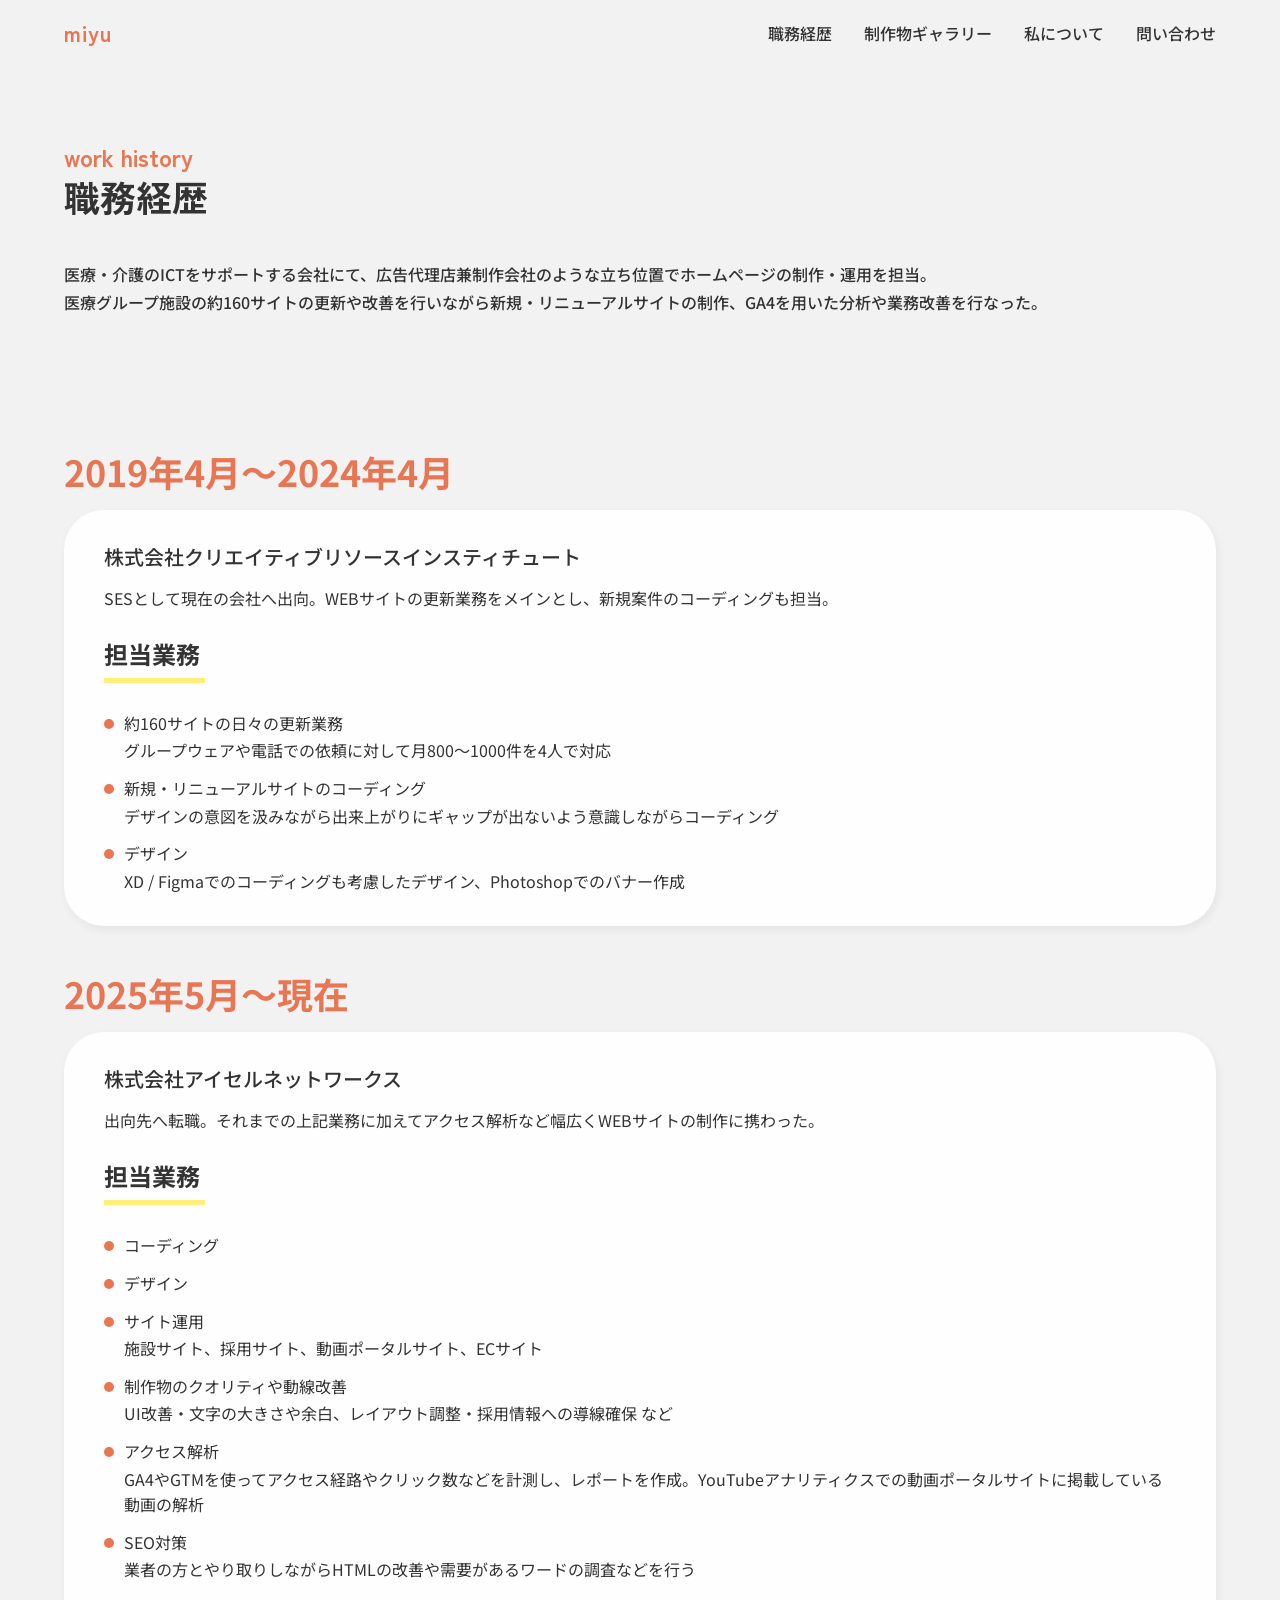
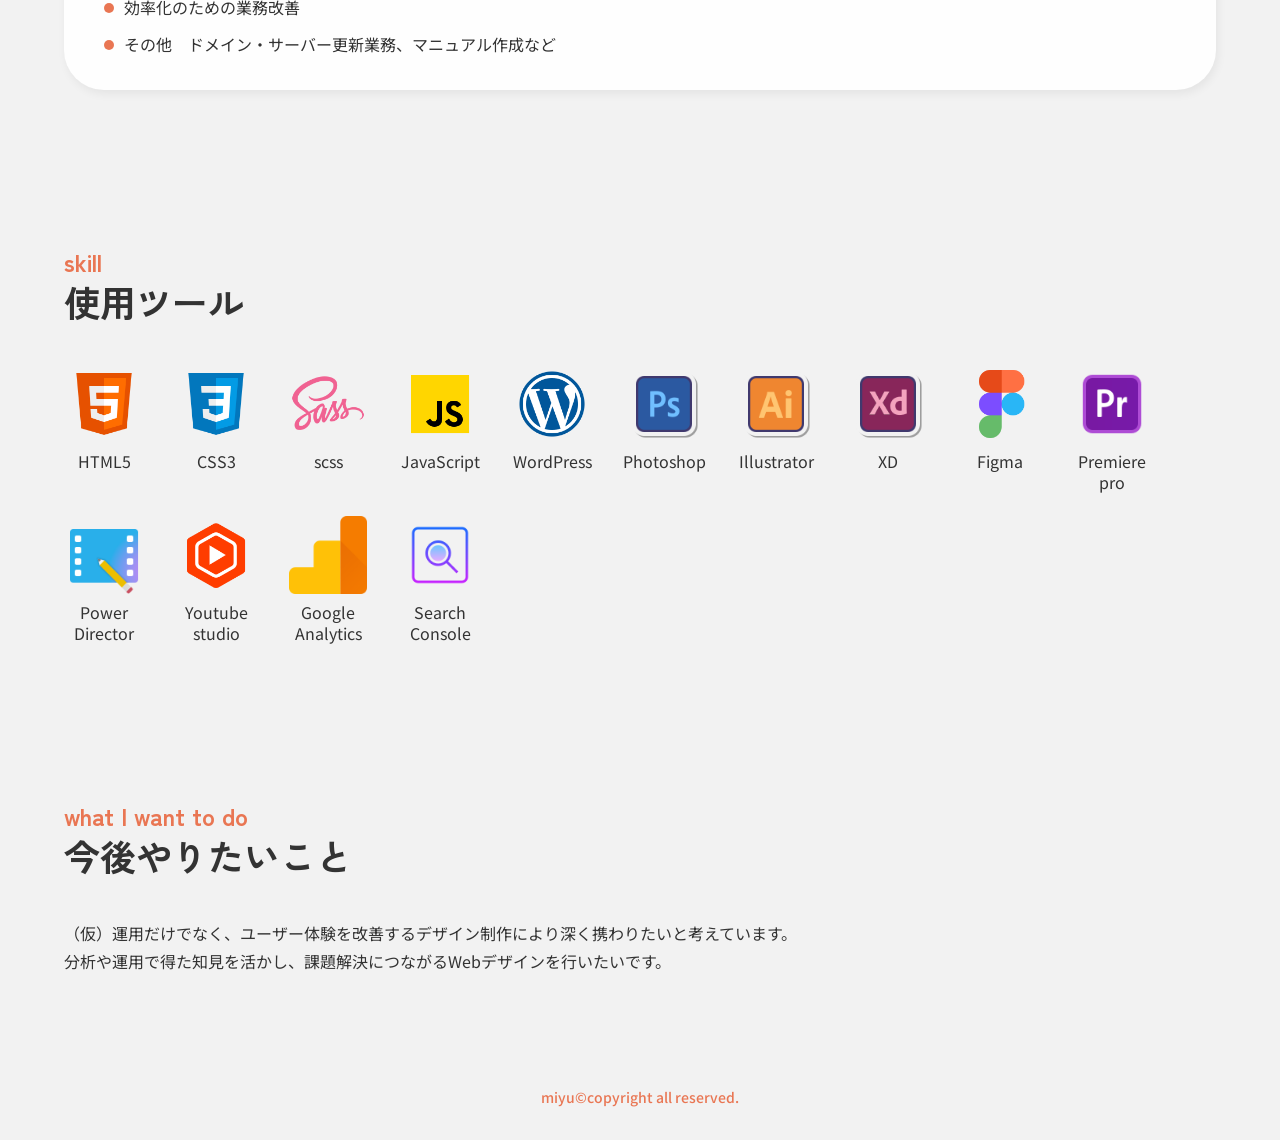
==== career/index.html @ 41fb6009 "Initial commit: portfolio 2026 Co-Authored-By: Claude Sonnet 4.6 <noreply@anthropic.com>" ====
<!DOCTYPE html>
<html lang="ja">
<head>
  <meta charset="UTF-8">
  <meta name="viewport" content="width=device-width, initial-scale=1.0">
  <title>職務経歴 | Miyu Ohno Portfolio</title>
  <link rel="preconnect" href="https://fonts.googleapis.com">
  <link rel="preconnect" href="https://fonts.gstatic.com" crossorigin>
  <link href="https://fonts.googleapis.com/css2?family=Noto+Sans+JP:wght@400;500;700&family=Zen+Kaku+Gothic+New:wght@700&display=swap" rel="stylesheet">
  <link rel="stylesheet" href="../css/reset.css">
  <link rel="stylesheet" href="../css/style.css">
</head>
<body>

  <header class="header">
    <div class="header__inner">
      <p class="header__logo"><a href="../index.html">miyu</a></p>
      <button class="nav__toggle" aria-label="メニューを開く" aria-expanded="false">
        <span></span>
        <span></span>
        <span></span>
      </button>
      <nav class="header__nav" aria-label="グローバルナビゲーション">
        <ul class="nav__list">
          <li><a href="../career/index.html">職務経歴</a></li>
          <li><a href="../works/index.html">制作物ギャラリー</a></li>
          <li><a href="../about/index.html">私について</a></li>
          <li><a href="../index.html#contact">問い合わせ</a></li>
        </ul>
      </nav>
    </div>
  </header>

  <main>

    <!-- 職務経歴 見出し -->
    <div class="page-heading">
      <div class="page-heading__inner">
        <div class="section-heading">
          <span class="section-heading__en">work history</span>
          <h1 class="section-heading__jp">職務経歴</h1>
        </div>
        <p class="page-intro">
          医療・介護のICTをサポートする会社にて、広告代理店兼制作会社のような立ち位置でホームページの制作・運用を担当。<br>
          医療グループ施設の約160サイトの更新や改善を行いながら新規・リニューアルサイトの制作、GA4を用いた分析や業務改善を行なった。
        </p>
      </div>
    </div>

    <!-- 職歴カード一覧 -->
    <section class="section" aria-label="職歴">
      <div class="inner">
        <div class="career-cards">

          <article class="career-card">
            <p class="career-card__period">2019年4月〜2024年4月</p>
            <div class="career-card__body">
              <h2 class="career-card__company">株式会社クリエイティブリソースインスティチュート</h2>
              <p class="career-card__desc">SESとして現在の会社へ出向。WEBサイトの更新業務をメインとし、新規案件のコーディングも担当。</p>
              <h3 class="career-card__tasks-title">担当業務</h3>
              <ul class="career-card__list">
                <li class="career-card__list-item">
                  <p>約160サイトの日々の更新業務</p>
                  <small>グループウェアや電話での依頼に対して月800〜1000件を4人で対応</small>
                </li>
                <li class="career-card__list-item">
                  <p>新規・リニューアルサイトのコーディング</p>
                  <small>デザインの意図を汲みながら出来上がりにギャップが出ないよう意識しながらコーディング</small>
                </li>
                <li class="career-card__list-item">
                  <p>デザイン</p>
                  <small>XD / Figmaでのコーディングも考慮したデザイン、Photoshopでのバナー作成</small>
                </li>
              </ul>
            </div>
          </article>

          <article class="career-card">
            <p class="career-card__period">2025年5月〜現在</p>
            <div class="career-card__body">
              <h2 class="career-card__company">株式会社アイセルネットワークス</h2>
              <p class="career-card__desc">出向先へ転職。それまでの上記業務に加えてアクセス解析など幅広くWEBサイトの制作に携わった。</p>
              <h3 class="career-card__tasks-title">担当業務</h3>
              <ul class="career-card__list">
                <li class="career-card__list-item"><p>コーディング</p></li>
                <li class="career-card__list-item"><p>デザイン</p></li>
                <li class="career-card__list-item">
                  <p>サイト運用</p>
                  <small>施設サイト、採用サイト、動画ポータルサイト、ECサイト</small>
                </li>
                <li class="career-card__list-item">
                  <p>制作物のクオリティや動線改善</p>
                  <small>UI改善・文字の大きさや余白、レイアウト調整・採用情報への導線確保 など</small>
                </li>
                <li class="career-card__list-item">
                  <p>アクセス解析</p>
                  <small>GA4やGTMを使ってアクセス経路やクリック数などを計測し、レポートを作成。YouTubeアナリティクスでの動画ポータルサイトに掲載している動画の解析</small>
                </li>
                <li class="career-card__list-item">
                  <p>SEO対策</p>
                  <small>業者の方とやり取りしながらHTMLの改善や需要があるワードの調査などを行う</small>
                </li>
                <li class="career-card__list-item"><p>効率化のための業務改善</p></li>
                <li class="career-card__list-item"><p>その他　ドメイン・サーバー更新業務、マニュアル作成など</p></li>
              </ul>
            </div>
          </article>

        </div>
      </div>
    </section>

    <!-- 使用ツール -->
    <section class="section skills" aria-labelledby="skills-heading">
      <div class="inner">
        <div class="section-heading">
          <span class="section-heading__en">skill</span>
          <h2 class="section-heading__jp" id="skills-heading">使用ツール</h2>
        </div>
        <ul class="skill-grid">
          <li class="skill-item">
            <img src="../img/tools/html5.png" alt="HTML5">
            <span class="skill-item__label">HTML5</span>
          </li>
          <li class="skill-item">
            <img src="../img/tools/css3.png" alt="CSS3">
            <span class="skill-item__label">CSS3</span>
          </li>
          <li class="skill-item">
            <img src="../img/tools/scss.png" alt="Sass/SCSS">
            <span class="skill-item__label">scss</span>
          </li>
          <li class="skill-item">
            <img src="../img/tools/javascript.png" alt="JavaScript">
            <span class="skill-item__label">JavaScript</span>
          </li>
          <li class="skill-item">
            <img src="../img/tools/wordpress.png" alt="WordPress">
            <span class="skill-item__label">WordPress</span>
          </li>
          <li class="skill-item">
            <img src="../img/tools/photoshop.png" alt="Photoshop">
            <span class="skill-item__label">Photoshop</span>
          </li>
          <li class="skill-item">
            <img src="../img/tools/illustrator.png" alt="Illustrator">
            <span class="skill-item__label">Illustrator</span>
          </li>
          <li class="skill-item">
            <img src="../img/tools/xd.png" alt="Adobe XD">
            <span class="skill-item__label">XD</span>
          </li>
          <li class="skill-item">
            <img src="../img/tools/figma.png" alt="Figma">
            <span class="skill-item__label">Figma</span>
          </li>
          <li class="skill-item">
            <img src="../img/tools/premiere.png" alt="Premiere Pro">
            <span class="skill-item__label">Premiere<br>pro</span>
          </li>
          <li class="skill-item">
            <img src="../img/tools/power-director.png" alt="Power Director">
            <span class="skill-item__label">Power<br>Director</span>
          </li>
          <li class="skill-item">
            <img src="../img/tools/youtube-studio.png" alt="YouTube Studio">
            <span class="skill-item__label">Youtube<br>studio</span>
          </li>
          <li class="skill-item">
            <img src="../img/tools/google-analytics.png" alt="Google Analytics">
            <span class="skill-item__label">Google<br>Analytics</span>
          </li>
          <li class="skill-item">
            <img src="../img/tools/search-console.png" alt="Search Console">
            <span class="skill-item__label">Search<br>Console</span>
          </li>
        </ul>
      </div>
    </section>

    <!-- 今後やりたいこと -->
    <section class="section goals" aria-labelledby="goals-heading">
      <div class="inner">
        <div class="section-heading">
          <span class="section-heading__en">what I want to do</span>
          <h2 class="section-heading__jp" id="goals-heading">今後やりたいこと</h2>
        </div>
        <p class="goals__text">
          （仮）運用だけでなく、ユーザー体験を改善するデザイン制作により深く携わりたいと考えています。<br>
          分析や運用で得た知見を活かし、課題解決につながるWebデザインを行いたいです。
        </p>
      </div>
    </section>

  </main>

  <footer class="footer">
    <p class="footer__copy">miyu©︎copyright all reserved.</p>
  </footer>

  <script src="../js/main.js"></script>

</body>
</html>
---- css/style.css ----
/* ================================
   Variables
================================ */
:root {
  --color-bg:          #f2f2f2;
  --color-accent:      #e97653;
  --color-text:        #333;
  --color-card:        #fefefe;
  --color-highlight:   #ffef78;
  --color-placeholder: #d9d9d9;
  --color-white:       #fff;

  --font-heading: 'Zen Kaku Gothic New', sans-serif;
  --font-body:    'Noto Sans JP', sans-serif;

  --max-width:     75rem;    /* 1200px */
  --space-section: 5rem;     /* 80px */
  --space-section-sm: 3rem;
  --radius-card:   2.5rem;   /* 40px */
  --radius-pill:   3.125rem; /* 50px */

  --shadow-card: 2px 4px 10px 0 rgba(0, 0, 0, 0.06);
}

/* ================================
   Base
================================ */
body {
  font-family: var(--font-body);
  font-size: 1rem;
  color: var(--color-text);
  background: var(--color-bg);
}

/* ================================
   Layout helpers
================================ */
.inner {
  max-width: var(--max-width);
  margin-inline: auto;
  padding-inline: 1.5rem;
}

/* ================================
   Header
================================ */
.header {
  position: sticky;
  top: 0;
  z-index: 100;
  background: var(--color-bg);
  padding-block: 1rem;
}

.header__inner {
  max-width: var(--max-width);
  margin-inline: auto;
  padding-inline: 1.5rem;
  display: flex;
  align-items: center;
  justify-content: space-between;
  gap: 2rem;
}

.header__logo {
  font-family: var(--font-heading);
  font-size: 1.375rem;
  font-weight: 700;
  color: var(--color-accent);
  letter-spacing: 0.05em;
}

.header__nav {
  display: flex;
  align-items: center;
}

.nav__list {
  display: flex;
  gap: 2rem;
}

.nav__list a {
  font-size: 1rem;
  font-weight: 500;
  position: relative;
  transition: color 0.2s;
}

.nav__list a::after {
  content: '';
  position: absolute;
  bottom: -4px;
  left: 0;
  width: 0;
  height: 2px;
  background: var(--color-accent);
  transition: width 0.2s;
}

.nav__list a:hover {
  color: var(--color-accent);
}

.nav__list a:hover::after {
  width: 100%;
}

.nav__toggle {
  display: none;
  flex-direction: column;
  justify-content: space-between;
  width: 1.5rem;
  height: 1.125rem;
  background: none;
  border: none;
  cursor: pointer;
  padding: 0;
}

.nav__toggle span {
  display: block;
  width: 100%;
  height: 2px;
  background: var(--color-text);
  transition: transform 0.3s, opacity 0.3s;
}

.nav__toggle.is-open span:nth-child(1) {
  transform: translateY(8px) rotate(45deg);
}
.nav__toggle.is-open span:nth-child(2) {
  opacity: 0;
}
.nav__toggle.is-open span:nth-child(3) {
  transform: translateY(-8px) rotate(-45deg);
}

/* ================================
   Section common
================================ */
.section {
  padding-block: var(--space-section);
}

.section-heading {
  margin-bottom: 2.5rem;
}

.section-heading--center {
  text-align: center;
}

.section-heading__en {
  display: block;
  font-family: var(--font-heading);
  font-size: 1.5rem;
  font-weight: 700;
  color: var(--color-accent);
  line-height: 1;
  margin-bottom: 0.25rem;
}

.section-heading__jp {
  font-family: var(--font-heading);
  font-size: 2.25rem;
  font-weight: 700;
  color: var(--color-text);
  line-height: 1.3;
}

/* ================================
   Button
================================ */
.btn {
  display: inline-block;
  padding: 0.6875rem 1.75rem;
  border-radius: var(--radius-pill);
  font-size: 1rem;
  font-weight: 700;
  cursor: pointer;
  transition: opacity 0.2s;
}

.btn:hover {
  opacity: 0.8;
}

.btn--accent {
  background: var(--color-accent);
  color: var(--color-white);
}

.btn--light {
  background: #f5f5f5;
  color: var(--color-text);
}

/* ================================
   MV
================================ */
.mv {
  padding-block: var(--space-section);
}

.mv__inner {
  max-width: var(--max-width);
  margin-inline: auto;
  padding-inline: 1.5rem;
  display: flex;
  align-items: center;
  gap: 3rem;
}

.mv__copy {
  font-family: var(--font-body);
  font-size: 2.25rem;
  font-weight: 500;
  line-height: 1.45;
  flex: 1;
}

.mv__image {
  flex: 0 0 47%;
  border-radius: var(--radius-pill);
  overflow: hidden;
  aspect-ratio: 4 / 3;
}

.mv__image img {
  width: 100%;
  height: 100%;
  object-fit: cover;
}

/* ================================
   Work section (これまでの業務経験)
================================ */
.work__cards {
  display: flex;
  flex-direction: column;
  gap: 4rem;
  margin-bottom: 3rem;
}

.work-card {
  display: flex;
  align-items: flex-start;
  gap: 2rem;
}

.work-card__skill {
  flex: 0 0 28%;
}

.work-card__category {
  font-family: var(--font-body);
  font-size: 2.25rem;
  font-weight: 700;
  color: var(--color-accent);
  margin-bottom: 1.25rem;
  line-height: 1.2;
}

.work-card__list li {
  position: relative;
  padding-left: 1.25rem;
  font-size: 1rem;
  line-height: 1.5;
  margin-bottom: 0.25rem;
}

.work-card__list li::before {
  content: '';
  position: absolute;
  left: 0;
  top: 0.5em;
  width: 0.625rem;
  height: 0.625rem;
  background: var(--color-accent);
  border-radius: 50%;
}

.work-card__detail {
  flex: 1;
  background: var(--color-card);
  border-radius: var(--radius-card);
  box-shadow: var(--shadow-card);
  padding: 2rem 2.5rem;
}

.work-card__subtitle {
  font-size: 1.5rem;
  font-weight: 700;
  margin-bottom: 0.5rem;
  position: relative;
  display: inline-block;
}

.work-card__subtitle::after {
  content: '';
  display: block;
  width: 6.3125rem;
  height: 5px;
  background: var(--color-highlight);
  margin-top: 0.375rem;
}

.work-card__dl {
  margin-top: 1.5rem;
  display: flex;
  flex-direction: column;
  gap: 1rem;
}

.work-card__dl dt {
  font-size: 1rem;
  font-weight: 700;
}

.work-card__dl dd {
  font-size: 1rem;
  margin-top: 0.25rem;
  line-height: 1.6;
}

.work__cta {
  text-align: center;
}

/* ================================
   Gallery section
================================ */
.gallery__grid {
  display: grid;
  grid-template-columns: repeat(3, 1fr);
  gap: 3.75rem 5rem;
}

.gallery__item {
  display: block;
  border-radius: 0.5rem;
  overflow: hidden;
  aspect-ratio: 299 / 184;
  background: var(--color-placeholder);
  transition: opacity 0.2s;
}

.gallery__item:hover {
  opacity: 0.85;
}

.gallery__item img {
  width: 100%;
  height: 100%;
  object-fit: cover;
}

/* ================================
   About section
================================ */
.about__card {
  background: var(--color-accent);
  border-radius: var(--radius-pill);
  padding: 3rem;
  display: flex;
  align-items: center;
  gap: 3rem;
}

.about__photo {
  flex: 0 0 38%;
  aspect-ratio: 460 / 292;
  border-radius: var(--radius-pill);
  overflow: hidden;
  background: var(--color-placeholder);
}

.about__photo img {
  width: 100%;
  height: 100%;
  object-fit: cover;
}

.about__body {
  flex: 1;
  min-width: 0;
}

.about__body .section-heading__en {
  color: rgba(255, 255, 255, 0.85);
}

.about__body .section-heading__jp {
  color: var(--color-white);
}

.about__body .section-heading {
  margin-bottom: 1.5rem;
}

.about__text {
  font-size: 1rem;
  line-height: 1.75;
  color: var(--color-white);
  margin-bottom: 1.5rem;
}

/* ================================
   Contact section
================================ */
.contact {
  text-align: center;
}

.contact__email {
  display: inline-block;
  font-family: var(--font-heading);
  font-size: clamp(1.25rem, 3vw, 2rem);
  font-weight: 700;
  color: var(--color-text);
  transition: color 0.2s;
  margin-top: 1rem;
}

.contact__email:hover {
  color: var(--color-accent);
}

/* ================================
   Footer
================================ */
.footer {
  padding-block: 2rem;
  text-align: center;
}

.footer__copy {
  font-size: 0.875rem;
  font-weight: 500;
  color: var(--color-accent);
}

/* ================================
   Career page
================================ */
.page-heading {
  padding-block: var(--space-section) var(--space-section-sm);
}

.page-heading__inner {
  max-width: var(--max-width);
  margin-inline: auto;
  padding-inline: 1.5rem;
}

.page-intro {
  font-size: 1rem;
  font-weight: 500;
  line-height: 1.75;
  margin-top: 1.5rem;
  color: var(--color-text);
}

.career-cards {
  display: flex;
  flex-direction: column;
  gap: 2.5rem;
}

.career-card {
  position: relative;
}

.career-card__period {
  font-size: 2.25rem;
  font-weight: 700;
  color: var(--color-accent);
  margin-bottom: 0.75rem;
}

.career-card__body {
  background: var(--color-card);
  border-radius: var(--radius-card);
  box-shadow: var(--shadow-card);
  padding: 2rem 2.5rem;
}

.career-card__company {
  font-size: 1.25rem;
  font-weight: 500;
  margin-bottom: 0.75rem;
}

.career-card__desc {
  font-size: 1rem;
  line-height: 1.75;
  margin-bottom: 1.5rem;
}

.career-card__tasks-title {
  font-size: 1.5rem;
  font-weight: 700;
  display: inline-block;
  margin-bottom: 0.5rem;
  position: relative;
}

.career-card__tasks-title::after {
  content: '';
  display: block;
  width: 6.3125rem;
  height: 5px;
  background: var(--color-highlight);
  margin-top: 0.375rem;
}

.career-card__list {
  margin-top: 1.25rem;
  display: flex;
  flex-direction: column;
  gap: 0.75rem;
}

.career-card__list-item {
  position: relative;
  padding-left: 1.25rem;
}

.career-card__list-item::before {
  content: '';
  position: absolute;
  left: 0;
  top: 0.5em;
  width: 0.625rem;
  height: 0.625rem;
  background: var(--color-accent);
  border-radius: 50%;
}

.career-card__list-item p {
  font-size: 1rem;
  line-height: 1.6;
}

.career-card__list-item small {
  display: block;
  font-size: 1rem;
  line-height: 1.6;
  margin-top: 0.125rem;
}

/* Skills / Tools */
.skills {
  padding-block: var(--space-section);
}

.skill-grid {
  display: flex;
  flex-wrap: wrap;
  gap: 1.5rem 2rem;
  margin-top: 1rem;
}

.skill-item {
  display: flex;
  flex-direction: column;
  align-items: center;
  gap: 0.5rem;
  width: 5rem;
}

.skill-item img {
  width: 4.875rem;
  height: 4.875rem;
  object-fit: contain;
}

.skill-item__label {
  font-size: 1rem;
  text-align: center;
  line-height: 1.3;
}

/* Future goals */
.goals {
  padding-block: var(--space-section);
}

.goals__text {
  font-size: 1rem;
  line-height: 1.75;
  margin-top: 1.5rem;
  max-width: 46rem;
}

/* ================================
   Work detail page
================================ */
.work-detail__meta {
  display: flex;
  flex-wrap: wrap;
  align-items: center;
  gap: 1rem;
  margin-top: 1.25rem;
  margin-bottom: 2rem;
}

.tag-list {
  display: flex;
  flex-wrap: wrap;
  gap: 0.5rem;
}

.tag-list__item {
  background: var(--color-accent);
  color: var(--color-white);
  padding: 0.25rem 1rem;
  border-radius: var(--radius-pill);
  font-size: 0.875rem;
  font-weight: 700;
}

.work-detail__period {
  font-size: 0.9375rem;
  color: #666;
}

.work-overview {
  font-size: 1rem;
  line-height: 1.8;
  max-width: 48rem;
  margin-bottom: 3rem;
}

/* Device mockup hero (PC frame + screen overlay) */
.work-device {
  display: flex;
  justify-content: center;
  align-items: flex-end;
  margin-bottom: 3rem;
}

.work-device__pc {
  width: 76%;
  position: relative;
  text-align: center;
}

/* Mac frame sits on top as z-index 1 */
.work-device__pc .device-frame {
  width: 100%;
  display: block;
  position: relative;
  z-index: 0;
}

/* Design screenshot sits behind frame, absolutely positioned */
.work-device__pc .device-screen {
  position: absolute;
  top: 3%;
  left: 14%;
  width: 72%;
  z-index: 1;
}

.work-device__sp {
  width: 24%;
  position: relative;
  text-align: center;
}

.work-device__sp .device-frame {
  width: 61%;
  display: block;
  margin-inline: auto;
  position: relative;
  z-index: 0;
}

.work-device__sp .device-screen {
  position: absolute;
  top: 10%;
  left: 24%;
  width: 52%;
  z-index: 1;
  border-radius: 0 0 1rem 1rem;
}

/* Placeholder shown when images aren't yet placed */
.work-device__pc .device-placeholder {
  width: 100%;
  aspect-ratio: 16 / 10;
  background: var(--color-placeholder);
  border-radius: 0.5rem;
}

.work-device__sp .device-placeholder {
  width: 61%;
  aspect-ratio: 9 / 19;
  background: var(--color-placeholder);
  border-radius: 1.5rem;
  margin-inline: auto;
}

/* Plan sections (要件定義・設計) */
.plan-list {
  display: flex;
  flex-direction: column;
  gap: 2rem;
}

.plan-item {
  background: var(--color-card);
  border-radius: var(--radius-card);
  box-shadow: var(--shadow-card);
  padding: 2rem 2.5rem;
}

.plan-item__title {
  font-family: var(--font-heading);
  font-size: 1.5rem;
  font-weight: 700;
  display: inline-block;
  margin-bottom: 1.5rem;
}

.plan-item__title::after {
  content: '';
  display: block;
  width: 6.3125rem;
  height: 5px;
  background: var(--color-highlight);
  margin-top: 0.375rem;
}

.plan-boxes {
  display: flex;
  flex-direction: column;
  gap: 1.5rem;
}

.plan-box__title {
  font-size: 1rem;
  font-weight: 700;
  padding-left: 0.875rem;
  border-left: 3px solid var(--color-accent);
  margin-bottom: 0.5rem;
}

.plan-box__content {
  font-size: 1rem;
  line-height: 1.75;
  padding-left: 0.875rem;
}

.plan-box__content + .plan-box__content {
  margin-top: 0.25rem;
}

/* Bullet list inside plan */
.feature-list {
  padding-left: 0;
  display: flex;
  flex-direction: column;
  gap: 0.5rem;
}

.feature-list li {
  position: relative;
  padding-left: 1.25rem;
  font-size: 1rem;
  line-height: 1.75;
}

.feature-list li::before {
  content: '';
  position: absolute;
  left: 0;
  top: 0.55em;
  width: 0.5rem;
  height: 0.5rem;
  background: var(--color-accent);
  border-radius: 50%;
}

/* Work section title (h2 inside work page) */
.work-section-title {
  font-family: var(--font-heading);
  font-size: 1.75rem;
  font-weight: 700;
  margin-bottom: 1.5rem;
  padding-bottom: 0.75rem;
  border-bottom: 2px solid var(--color-placeholder);
}

/* Image areas */
.work-images {
  display: flex;
  flex-direction: column;
  gap: 1.5rem;
  margin-block: 2rem;
}

.work-images__row {
  display: flex;
  gap: 1.5rem;
  align-items: flex-start;
}

.work-images__row > .work-img {
  flex: 1;
  min-width: 0;
}

.work-images__row > .work-img:only-child {
  flex: 0 0 40%;
  margin-inline: auto;
}

.work-images__col {
  flex: 1;
  min-width: 0;
  display: flex;
  flex-direction: column;
  gap: 1rem;
}

.work-img {
  border-radius: 0.75rem;
  overflow: hidden;
  background: var(--color-placeholder);
  width: 100%;
}

.work-img img {
  width: 100%;
  height: auto;
  object-fit: contain;
  display: block;
}

.work-img--placeholder {
  aspect-ratio: 16 / 10;
}

.work-img--placeholder-tall {
  aspect-ratio: 9 / 16;
}

/* Works description card */
.works-desc {
  background: var(--color-card);
  border-radius: var(--radius-card);
  box-shadow: var(--shadow-card);
  padding: 2rem 2.5rem;
  margin-block: 2rem;
}

.works-desc__overview {
  font-size: 1rem;
  line-height: 1.8;
  margin-bottom: 1.5rem;
}

.works-desc__list {
  display: flex;
  flex-direction: column;
  gap: 0.625rem;
}

.works-desc__list li {
  position: relative;
  padding-left: 1.25rem;
  font-size: 1rem;
  line-height: 1.6;
}

.works-desc__list li::before {
  content: '';
  position: absolute;
  left: 0;
  top: 0.55em;
  width: 0.625rem;
  height: 0.625rem;
  background: var(--color-accent);
  border-radius: 50%;
}

/* SP design callout — dark teal bg matching original $sub */
.sp-callout {
  background-color: #1e6a78;
  padding-block: 5rem;
  color: #fff;
  margin-block: 3rem;
}

.sp-callout__inner {
  max-width: var(--max-width);
  margin-inline: auto;
  padding-inline: 1.5rem;
  display: flex;
  justify-content: center;
  align-items: center;
  gap: 4rem;
}

.sp-callout__notes {
  flex: 1;
  min-width: 0;
  display: flex;
  flex-direction: column;
  gap: 2.5rem;
}

/* Phone mockup container */
.sp-callout__phone {
  flex: 1;
  min-width: 0;
  display: flex;
  justify-content: center;
}

/* Phone shell: phone_scroll.png を inline style で background-image として設定 */
.sp-callout__phone-shell {
  width: 16.5rem;   /* 264px */
  height: 32.6875rem; /* 523px */
  background-size: contain;
  background-repeat: no-repeat;
  background-position: center;
  margin-inline: auto;
  position: relative;
}

/* 実SPデザインのスクロールコンテナ — 元SCSSの &__img に相当 */
.sp-callout__phone-scroll {
  width: 88%;
  height: 92%;
  overflow-y: auto;
  overflow-x: hidden;
  scrollbar-width: none;
  -ms-overflow-style: none;
  position: relative;
  top: 1.9375rem; /* 31px */
  margin-inline: auto;
  border-radius: 0 0 1.25rem 1.25rem;
}

.sp-callout__phone-scroll::-webkit-scrollbar { display: none; }

.sp-callout__phone-scroll img {
  width: 100%;
  height: auto;
  display: block;
}

.sp-callout__note {
  background: transparent;
}

.sp-callout__label {
  display: block;
  font-size: 2rem;
  font-weight: 700;
  color: #fff;
  margin-bottom: 0.75rem;
  font-style: italic;
}

.sp-callout__note p {
  font-size: 0.9375rem;
  line-height: 1.6;
  color: #fff;
}

/* Back to list */
.work-back {
  text-align: center;
  padding-block: 3rem;
}

/* Work page spacing */
.work-page-section {
  padding-block: 3rem;
}

/* ================================
   About page
================================ */
.about-profile {
  display: flex;
  align-items: flex-start;
  gap: 3rem;
  background: var(--color-card);
  border-radius: var(--radius-card);
  box-shadow: var(--shadow-card);
  padding: 2.5rem;
}

.about-profile__photo {
  flex: 0 0 240px;
  aspect-ratio: 1;
  border-radius: var(--radius-card);
  overflow: hidden;
  background: var(--color-placeholder);
}

.about-profile__photo img {
  width: 100%;
  height: 100%;
  object-fit: cover;
}

.about-profile__body {
  flex: 1;
  min-width: 0;
}

.about-profile__name {
  font-family: var(--font-heading);
  font-size: 2rem;
  font-weight: 700;
  line-height: 1.2;
}

.about-profile__name-en {
  font-size: 0.875rem;
  font-weight: 700;
  color: var(--color-accent);
  letter-spacing: 0.1em;
  margin-block: 0.25rem 1rem;
}

.about-profile__job {
  display: inline-block;
  font-size: 0.9375rem;
  font-weight: 700;
  padding: 0.375rem 1.125rem;
  background: var(--color-accent);
  color: #fff;
  border-radius: var(--radius-pill);
  margin-bottom: 1.5rem;
}

.about-profile__dl {
  display: grid;
  grid-template-columns: auto 1fr;
  gap: 0.625rem 1.5rem;
}

.about-profile__dl dt {
  font-size: 0.9375rem;
  font-weight: 700;
  color: var(--color-accent);
  white-space: nowrap;
}

.about-profile__dl dd {
  font-size: 0.9375rem;
  line-height: 1.6;
}

/* History timeline */
.about-history {
  display: flex;
  flex-direction: column;
  margin-left: 5rem;
  border-left: 2px solid var(--color-accent);
}

.about-history__item {
  position: relative;
  padding-left: 2rem;
  padding-bottom: 2rem;
}

.about-history__item::before {
  content: '';
  position: absolute;
  left: -0.4375rem;
  top: 0.4em;
  width: 0.75rem;
  height: 0.75rem;
  background: var(--color-accent);
  border-radius: 50%;
}

.about-history__date {
  position: absolute;
  left: -5.5rem;
  top: 0;
  width: 4.5rem;
  text-align: right;
  font-size: 0.875rem;
  font-weight: 700;
  color: var(--color-accent);
  line-height: 1.6;
}

.about-history__body {
  font-size: 1rem;
  line-height: 1.6;
}

/* Dream */
.about-dream {
  background: var(--color-card);
  border-radius: var(--radius-card);
  box-shadow: var(--shadow-card);
  padding: 2.5rem;
  display: flex;
  flex-direction: column;
  gap: 1rem;
}

.about-dream p {
  font-size: 1.0625rem;
  line-height: 1.7;
  padding-left: 1.25rem;
  position: relative;
}

.about-dream p::before {
  content: '';
  position: absolute;
  left: 0;
  top: 0.5em;
  width: 0.625rem;
  height: 0.625rem;
  background: var(--color-accent);
  border-radius: 50%;
}

/* Like grid */
.about-like {
  display: grid;
  grid-template-columns: repeat(4, 1fr);
  gap: 1.25rem;
}

.about-like__item {
  background: var(--color-card);
  border-radius: 1rem;
  box-shadow: var(--shadow-card);
  padding: 1.25rem;
  display: flex;
  flex-direction: column;
  align-items: center;
  text-align: center;
  gap: 0.75rem;
}

.about-like__img {
  width: 10rem;
  height: 10rem;
  object-fit: contain;
}

.about-like__title {
  font-size: 0.9375rem;
  font-weight: 700;
  color: var(--color-accent);
}

.about-like__desc {
  font-size: 0.8125rem;
  line-height: 1.5;
  color: var(--color-text);
}

/* ================================
   Responsive — Tablet (≤768px)
================================ */
@media (max-width: 768px) {
  :root {
    --space-section: 3.5rem;
    --space-section-sm: 2rem;
  }

  /* Nav */
  .nav__toggle {
    display: flex;
    position: relative;
    z-index: 100;
  }

  .header__nav {
    position: fixed;
    inset: 0;
    background: var(--color-bg);
    flex-direction: column;
    justify-content: center;
    align-items: center;
    opacity: 0;
    pointer-events: none;
    transition: opacity 0.3s;
    z-index: 99;
  }

  .header__nav.is-open {
    opacity: 1;
    pointer-events: auto;
  }

  .nav__list {
    flex-direction: column;
    gap: 2rem;
    text-align: center;
  }

  .nav__list a {
    font-size: 1.25rem;
  }

  /* MV */
  .mv__inner {
    flex-direction: column;
    gap: 2rem;
  }

  .mv__copy {
    font-size: 1.625rem;
    text-align: center;
  }

  .mv__image {
    flex: none;
    width: 100%;
  }

  /* Work cards */
  .work-card {
    flex-direction: column;
    gap: 1.25rem;
  }

  .work-card__skill {
    flex: none;
    width: 100%;
    display: flex;
    align-items: baseline;
    gap: 1.25rem;
  }

  .work-card__category {
    font-size: 1.75rem;
    margin-bottom: 0;
    white-space: nowrap;
  }

  .work-card__list {
    display: flex;
    flex-wrap: wrap;
    gap: 0.25rem 1rem;
  }

  .work-card__list li {
    margin-bottom: 0;
  }

  /* Gallery */
  .gallery__grid {
    grid-template-columns: repeat(2, 1fr);
    gap: 1.25rem;
  }

  /* About */
  .about__card {
    flex-direction: column;
    padding: 2rem 1.5rem;
    border-radius: 2rem;
    gap: 1.5rem;
  }

  .about__photo {
    flex: none;
    width: 100%;
    aspect-ratio: 3 / 2;
  }

  /* Section headings */
  .section-heading__jp {
    font-size: 1.75rem;
  }

  /* Skills */
  .skill-grid {
    gap: 1.25rem 1.5rem;
  }

  .skill-item {
    width: 4.5rem;
  }

  .skill-item img {
    width: 4rem;
    height: 4rem;
  }

  /* Work detail */
  .work-device {
    flex-direction: column;
    align-items: center;
    gap: 1.5rem;
  }

  .work-device__pc,
  .work-device__sp {
    width: 100%;
  }

  .work-device__sp {
    width: 60%;
  }

  .work-images__row {
    flex-direction: column;
  }

  /* SP callout */
  .sp-callout__inner {
    flex-direction: column;
    align-items: center;
  }

  .sp-callout__notes {
    width: 100%;
  }

  .sp-callout__phone {
    width: 100%;
    justify-content: center;
  }

  /* About page */
  .about-profile {
    flex-direction: column;
    align-items: center;
    text-align: center;
  }

  .about-profile__photo {
    flex: none;
    width: 180px;
  }

  .about-profile__dl {
    text-align: left;
  }

  .about-history {
    margin-left: 3.5rem;
  }

  .about-history__date {
    left: -4rem;
    width: 3.25rem;
  }

  .about-like {
    grid-template-columns: repeat(3, 1fr);
  }
}

/* ================================
   Responsive — Mobile (≤480px)
================================ */
@media (max-width: 480px) {
  .gallery__grid {
    grid-template-columns: 1fr;
    gap: 1rem;
  }

  .about__card {
    border-radius: 1.25rem;
  }

  .contact__email {
    word-break: break-all;
  }

  .career-card__period {
    font-size: 1.375rem;
  }

  .work-card__skill {
    flex-direction: column;
    gap: 0.5rem;
  }

  .career-card__body {
    padding: 1.5rem 1.25rem;
  }

  .about-like {
    grid-template-columns: repeat(2, 1fr);
  }

  .about-history {
    margin-left: 2.5rem;
  }

  .about-history__date {
    left: -3rem;
    width: 2.5rem;
    font-size: 0.75rem;
  }
}
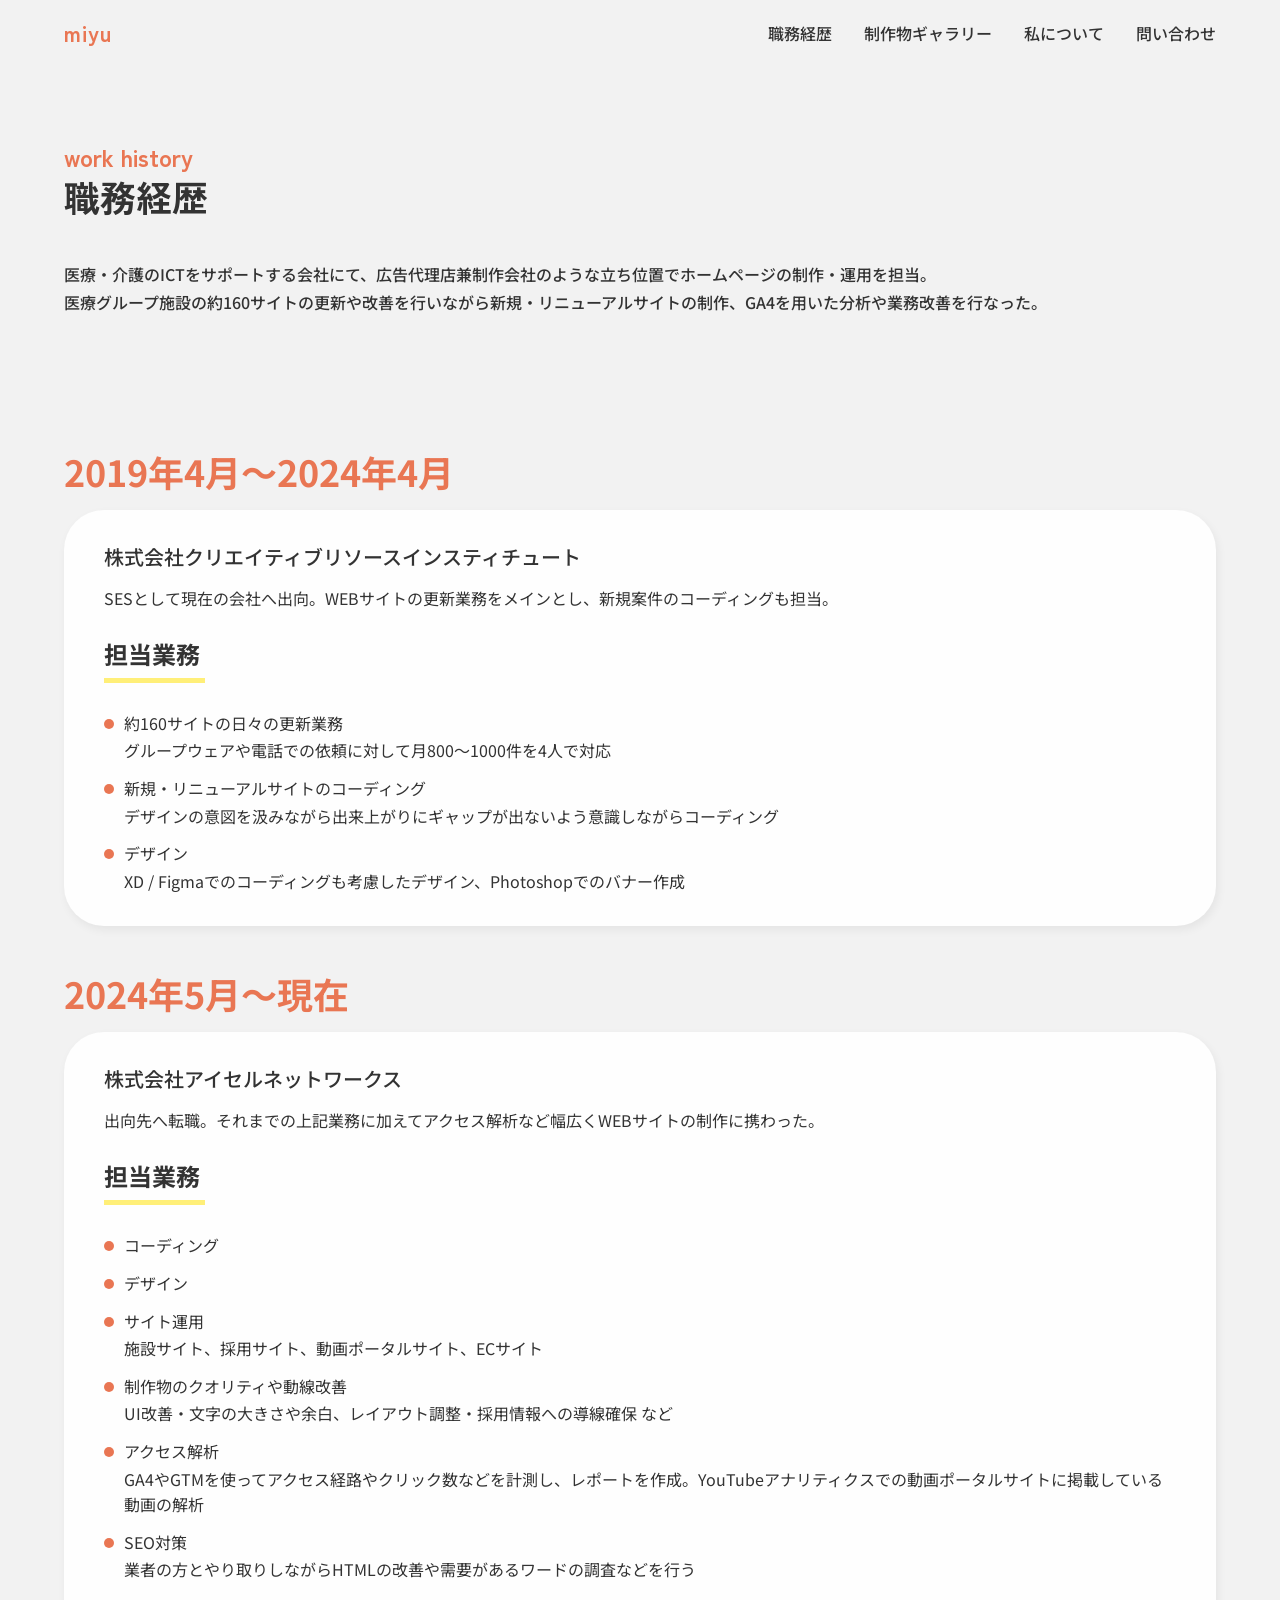
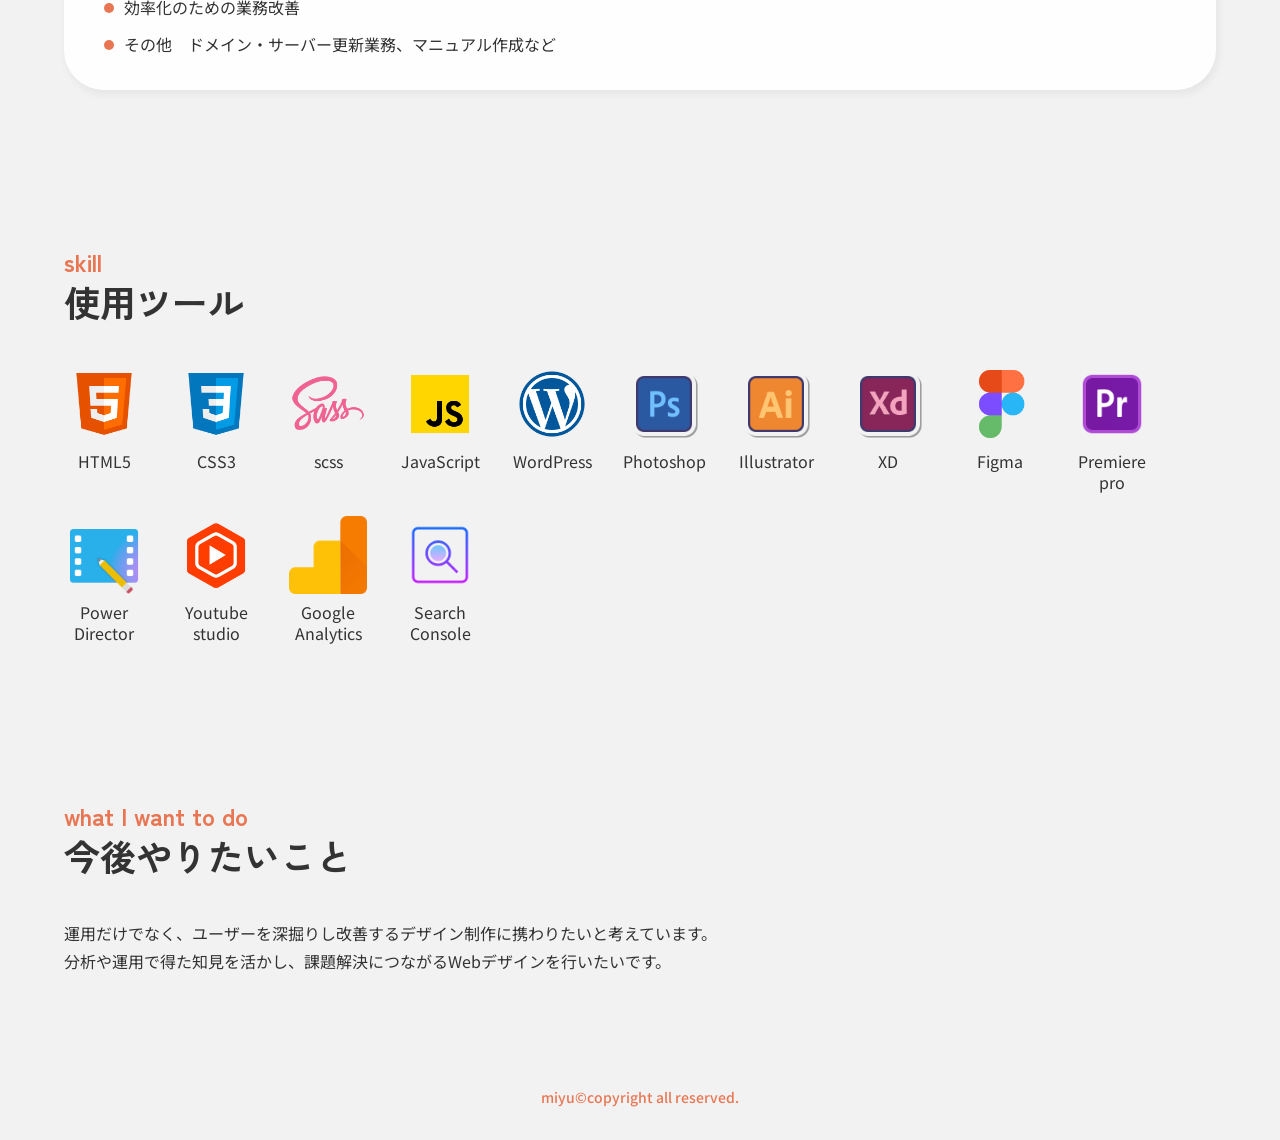
==== commit f09cb678: "Add Firebase Hosting setup and update career page Co-Authored-By: Claude Sonnet 4.6 <noreply@anthrop" ====
--- a/career/index.html
+++ b/career/index.html
@@ -76,7 +76,7 @@
           </article>
 
           <article class="career-card">
-            <p class="career-card__period">2025年5月〜現在</p>
+            <p class="career-card__period">2024年5月〜現在</p>
             <div class="career-card__body">
               <h2 class="career-card__company">株式会社アイセルネットワークス</h2>
               <p class="career-card__desc">出向先へ転職。それまでの上記業務に加えてアクセス解析など幅広くWEBサイトの制作に携わった。</p>
@@ -186,7 +186,7 @@
           <h2 class="section-heading__jp" id="goals-heading">今後やりたいこと</h2>
         </div>
         <p class="goals__text">
-          （仮）運用だけでなく、ユーザー体験を改善するデザイン制作により深く携わりたいと考えています。<br>
+          運用だけでなく、ユーザーを深掘りし改善するデザイン制作に携わりたいと考えています。<br>
           分析や運用で得た知見を活かし、課題解決につながるWebデザインを行いたいです。
         </p>
       </div>
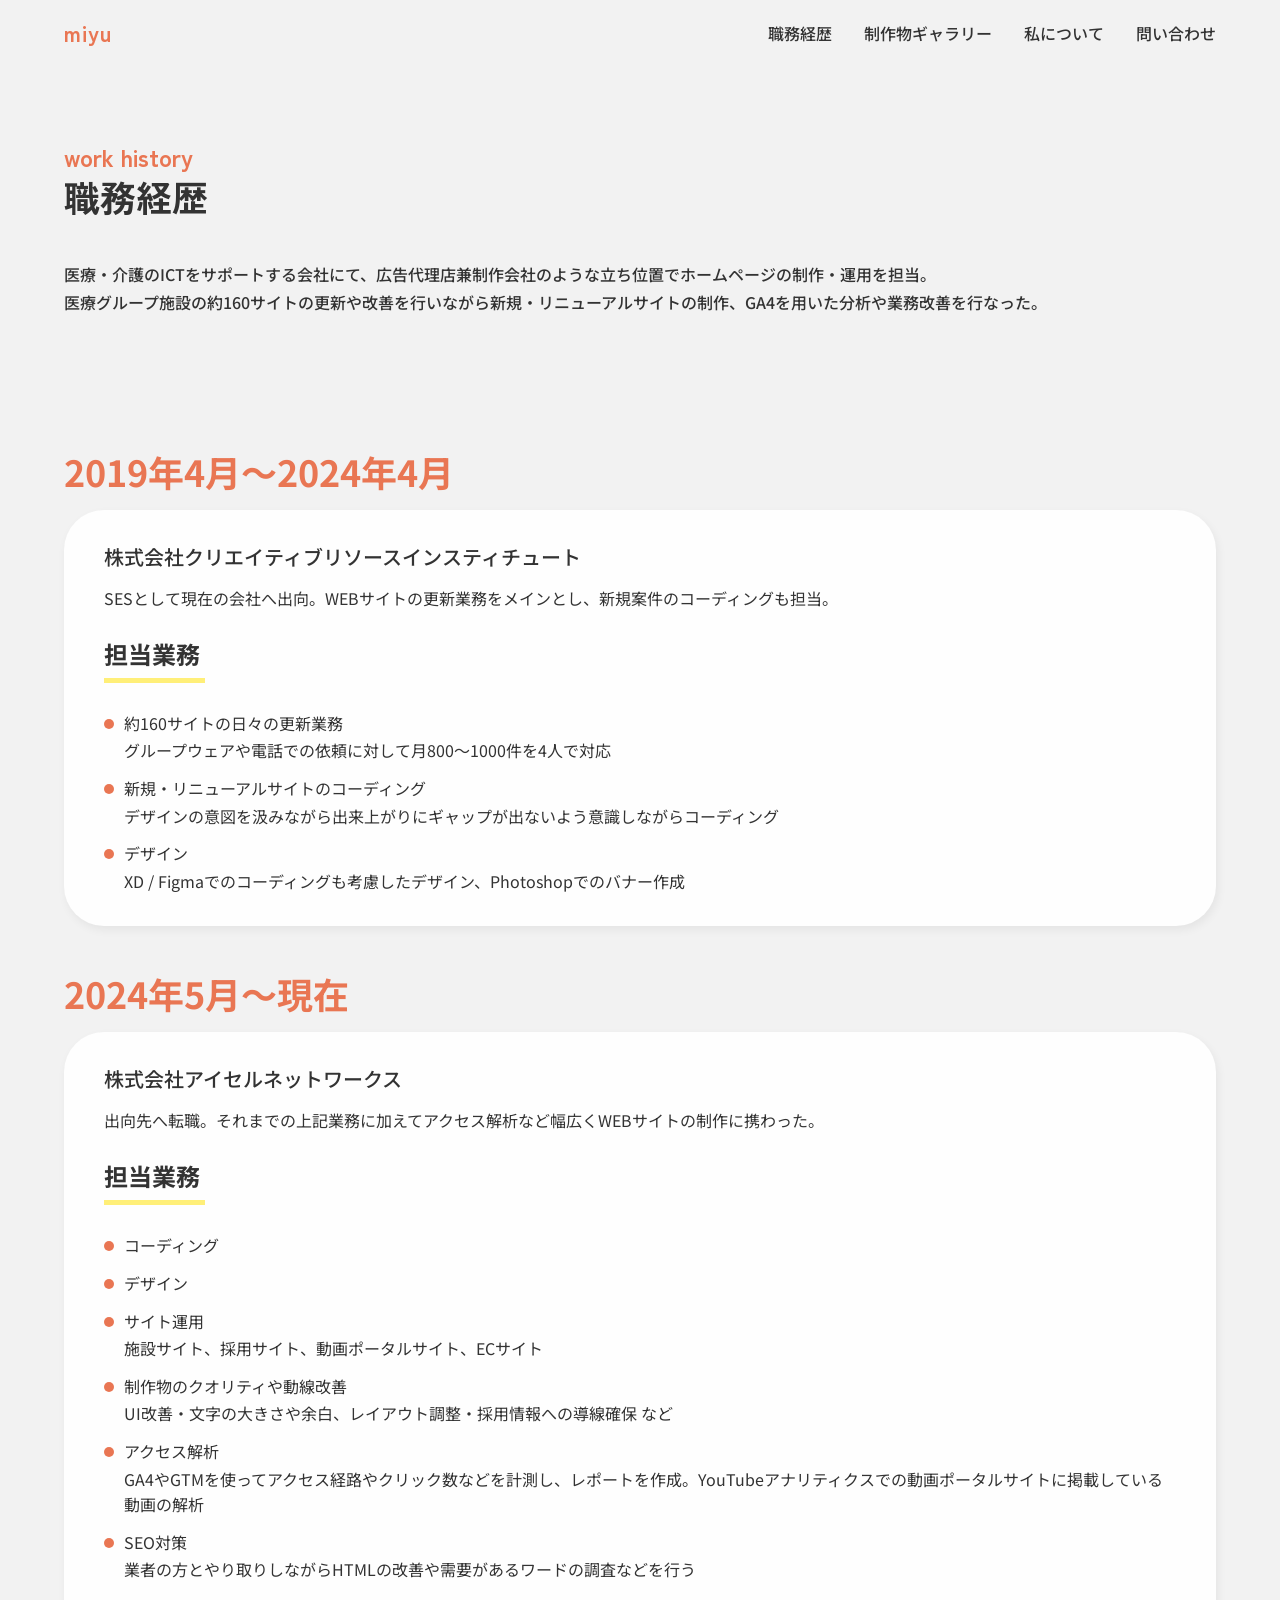
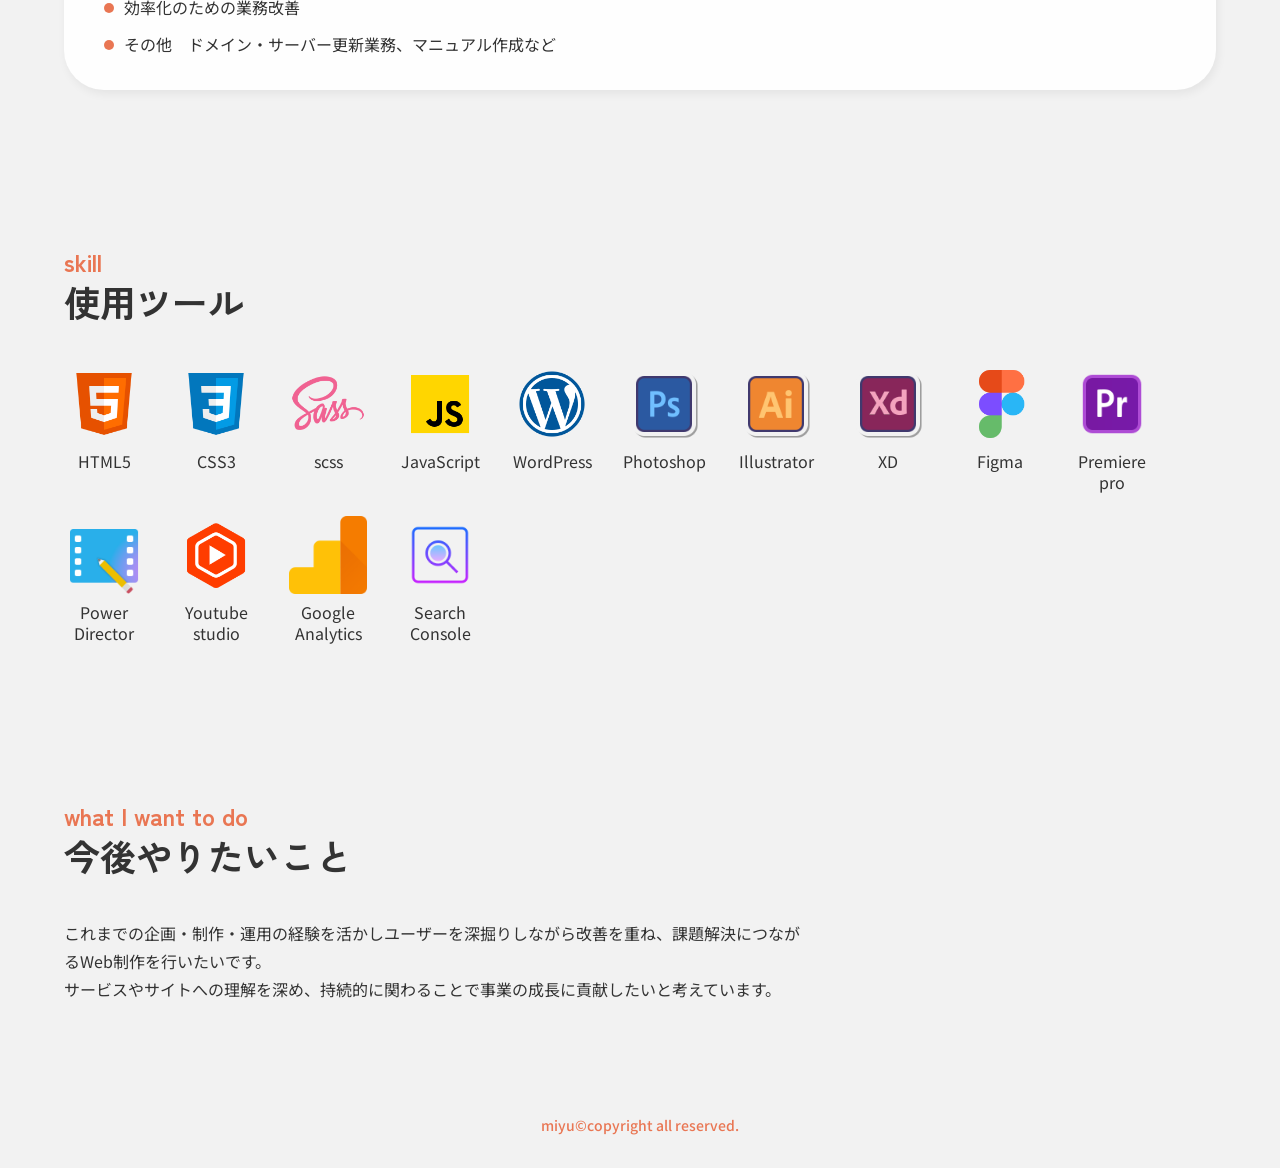
==== commit b8c16e0c: "career: update goals section text Co-Authored-By: Claude Sonnet 4.6 <noreply@anthropic.com>" ====
--- a/career/index.html
+++ b/career/index.html
@@ -186,8 +186,8 @@
           <h2 class="section-heading__jp" id="goals-heading">今後やりたいこと</h2>
         </div>
         <p class="goals__text">
-          運用だけでなく、ユーザーを深掘りし改善するデザイン制作に携わりたいと考えています。<br>
-          分析や運用で得た知見を活かし、課題解決につながるWebデザインを行いたいです。
+          これまでの企画・制作・運用の経験を活かしユーザーを深掘りしながら改善を重ね、課題解決につながるWeb制作を行いたいです。<br>
+          サービスやサイトへの理解を深め、持続的に関わることで事業の成長に貢献したいと考えています。
         </p>
       </div>
     </section>
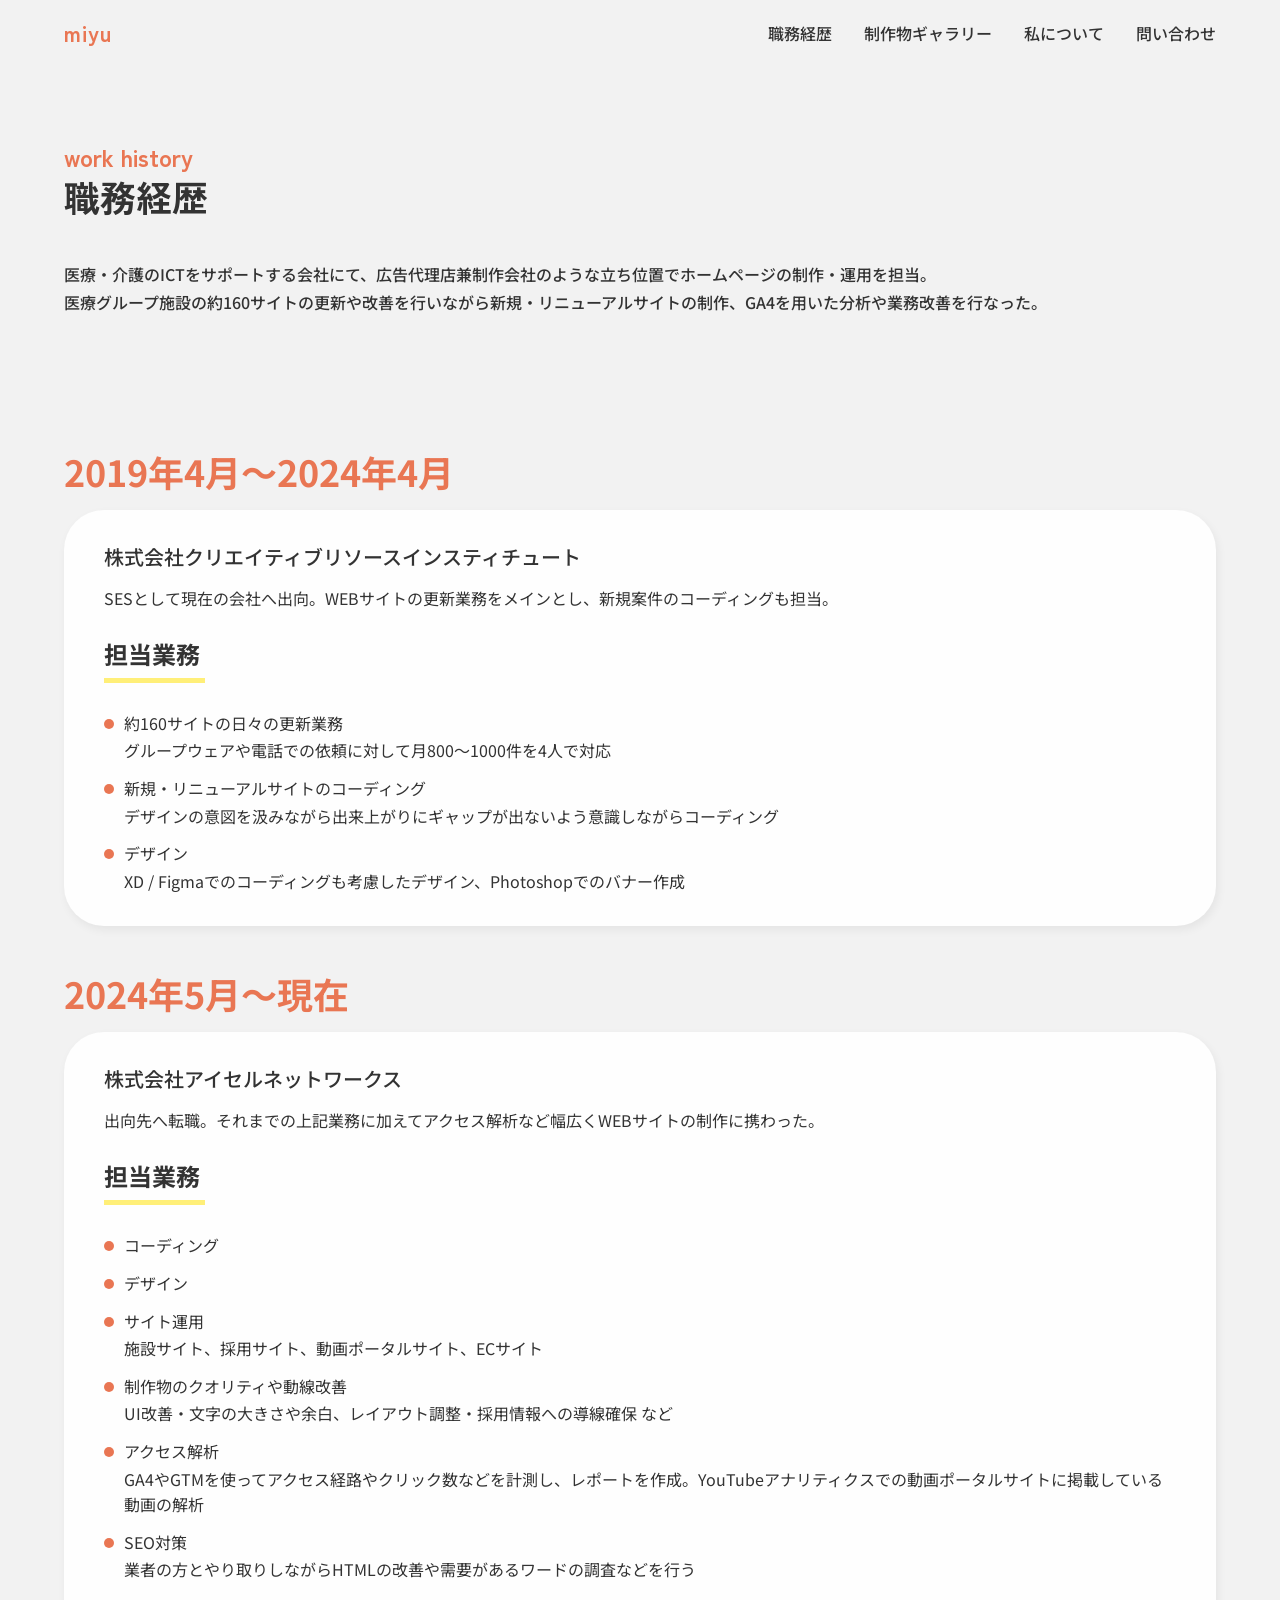
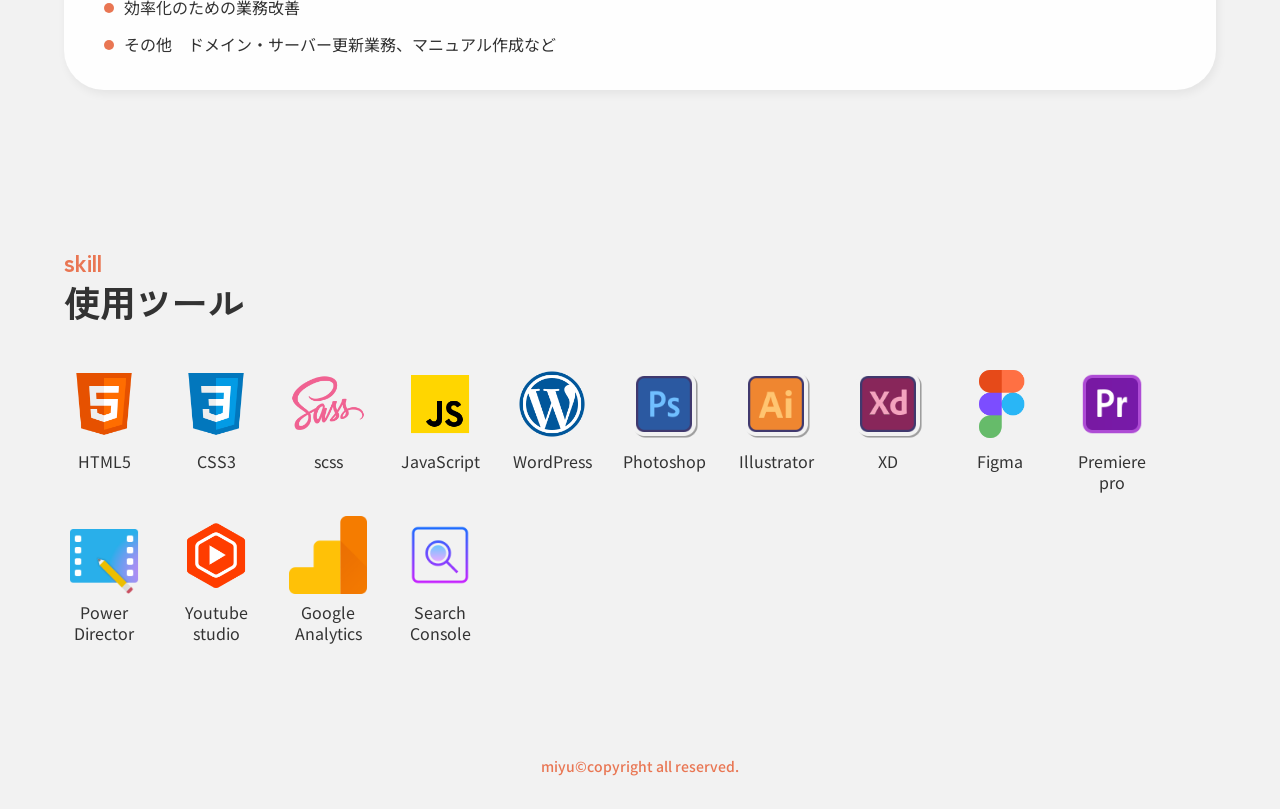
==== commit dce5ccf4: "career: remove goals section Co-Authored-By: Claude Sonnet 4.6 <noreply@anthropic.com>" ====
--- a/career/index.html
+++ b/career/index.html
@@ -178,19 +178,6 @@
       </div>
     </section>
 
-    <!-- 今後やりたいこと -->
-    <section class="section goals" aria-labelledby="goals-heading">
-      <div class="inner">
-        <div class="section-heading">
-          <span class="section-heading__en">what I want to do</span>
-          <h2 class="section-heading__jp" id="goals-heading">今後やりたいこと</h2>
-        </div>
-        <p class="goals__text">
-          これまでの企画・制作・運用の経験を活かしユーザーを深掘りしながら改善を重ね、課題解決につながるWeb制作を行いたいです。<br>
-          サービスやサイトへの理解を深め、持続的に関わることで事業の成長に貢献したいと考えています。
-        </p>
-      </div>
-    </section>
 
   </main>
 
